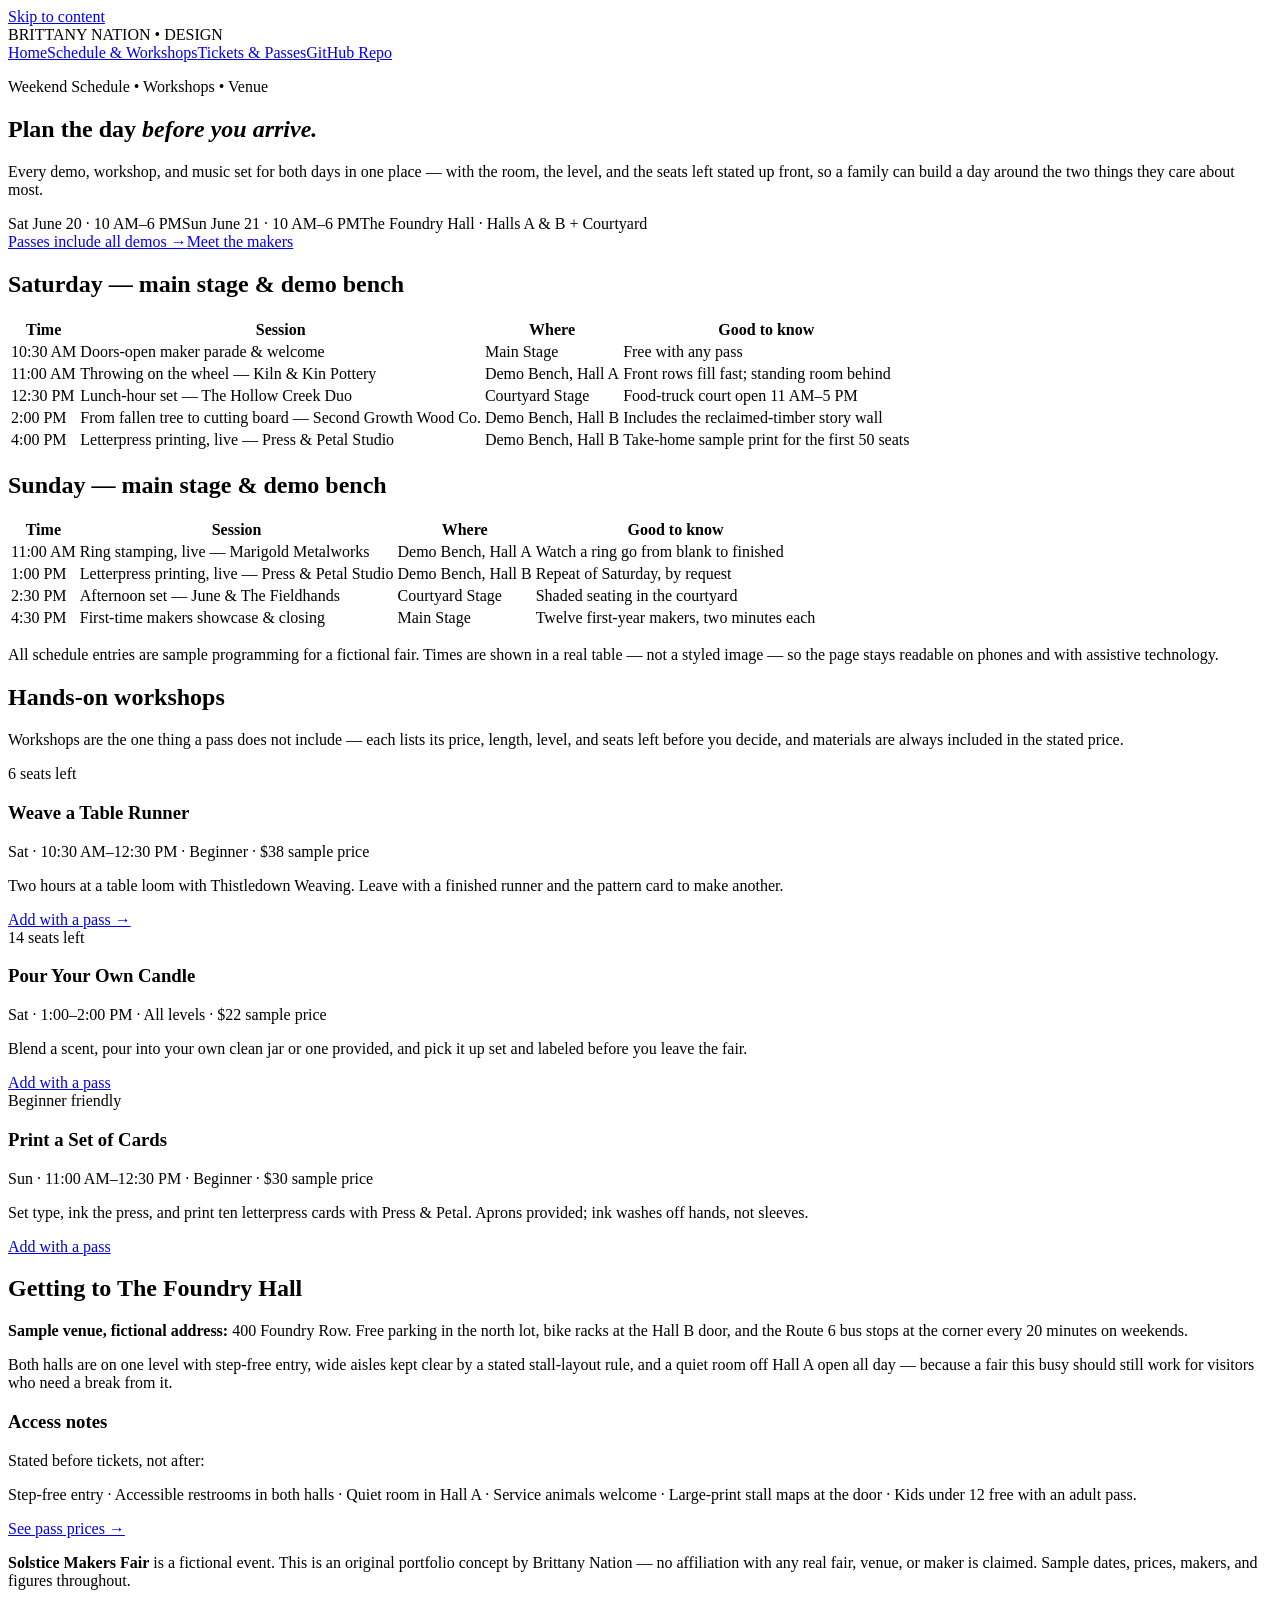
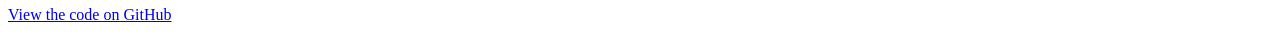
==== schedule.html @ 9ee6b59a "Add schedule.html - Solstice Makers Fair event site UI concept" ====
<!doctype html>
<html lang="en">
<head>
<meta charset="utf-8">
<meta name="viewport" content="width=device-width, initial-scale=1">
<title>Schedule &amp; Workshops — Solstice Makers Fair | Brittany Nation</title>
<meta name="description" content="The Solstice Makers Fair weekend schedule: main-stage demos, hands-on workshops with levels and seats, and venue and accessibility information — part of an original event website UI concept by Brittany Nation.">
<meta property="og:type" content="website">
<meta property="og:title" content="Schedule &amp; Workshops — Solstice Makers Fair | Brittany Nation">
<meta property="og:description" content="Two-day event schedule, workshops, and venue info for a fictional makers fair — berry, raspberry & periwinkle. Original portfolio work by Brittany Nation.">
<meta property="og:url" content="https://brittanynation.github.io/makers-fair-event-site/schedule.html">
<meta property="og:image" content="https://brittanynation.github.io/makers-fair-event-site/og-image.png">
<meta property="og:image:width" content="1200">
<meta property="og:image:height" content="627">
<meta name="twitter:card" content="summary_large_image">
<meta name="twitter:title" content="Schedule &amp; Workshops — Solstice Makers Fair | Brittany Nation">
<meta name="twitter:description" content="Weekend schedule and workshop listings for a fictional makers fair event site concept. Original portfolio work by Brittany Nation.">
<meta name="twitter:image" content="https://brittanynation.github.io/makers-fair-event-site/og-image.png">
<link rel="stylesheet" href="styles.css">
</head>
<body>
<a class="skip" href="#main">Skip to content</a>
<header class="topbar"><div class="wrap"><div class="brand">BRITTANY NATION <span>• DESIGN</span></div><nav class="nav" aria-label="Project"><a href="index.html">Home</a><a href="schedule.html" aria-current="page">Schedule &amp; Workshops</a><a href="tickets.html">Tickets &amp; Passes</a><a href="https://github.com/BrittanyNation/makers-fair-event-site">GitHub Repo</a></nav></div></header>
<main id="main"><div class="wrap">
  <section class="hero">
    <p class="eyebrow">Weekend Schedule • Workshops • Venue</p>
    <h1>Plan the day <em>before you arrive.</em></h1>
    <p class="lede">Every demo, workshop, and music set for both days in one place — with the room, the level, and the seats left stated up front, so a family can build a day around the two things they care about most.</p>
    <div class="fair-meta"><span>Sat June 20 · 10 AM–6 PM</span><span>Sun June 21 · 10 AM–6 PM</span><span class="alt">The Foundry Hall · Halls A &amp; B + Courtyard</span></div>
    <div class="cta-row"><a class="btn btn-rasp" href="tickets.html">Passes include all demos →</a><a class="btn btn-ghost" href="index.html">Meet the makers</a></div>
  </section>

  <section aria-label="Saturday schedule">
    <h2>Saturday — main stage &amp; demo bench</h2>
    <div class="table-scroll"><table>
      <thead><tr><th scope="col">Time</th><th scope="col">Session</th><th scope="col">Where</th><th scope="col">Good to know</th></tr></thead>
      <tbody>
        <tr><td>10:30 AM</td><td>Doors-open maker parade &amp; welcome</td><td>Main Stage</td><td>Free with any pass</td></tr>
        <tr><td>11:00 AM</td><td>Throwing on the wheel — Kiln &amp; Kin Pottery</td><td>Demo Bench, Hall A</td><td>Front rows fill fast; standing room behind</td></tr>
        <tr><td>12:30 PM</td><td>Lunch-hour set — The Hollow Creek Duo</td><td>Courtyard Stage</td><td>Food-truck court open 11 AM–5 PM</td></tr>
        <tr><td>2:00 PM</td><td>From fallen tree to cutting board — Second Growth Wood Co.</td><td>Demo Bench, Hall B</td><td>Includes the reclaimed-timber story wall</td></tr>
        <tr><td>4:00 PM</td><td>Letterpress printing, live — Press &amp; Petal Studio</td><td>Demo Bench, Hall B</td><td>Take-home sample print for the first 50 seats</td></tr>
      </tbody>
    </table></div>
  </section>

  <section aria-label="Sunday schedule">
    <h2>Sunday — main stage &amp; demo bench</h2>
    <div class="table-scroll"><table>
      <thead><tr><th scope="col">Time</th><th scope="col">Session</th><th scope="col">Where</th><th scope="col">Good to know</th></tr></thead>
      <tbody>
        <tr><td>11:00 AM</td><td>Ring stamping, live — Marigold Metalworks</td><td>Demo Bench, Hall A</td><td>Watch a ring go from blank to finished</td></tr>
        <tr><td>1:00 PM</td><td>Letterpress printing, live — Press &amp; Petal Studio</td><td>Demo Bench, Hall B</td><td>Repeat of Saturday, by request</td></tr>
        <tr><td>2:30 PM</td><td>Afternoon set — June &amp; The Fieldhands</td><td>Courtyard Stage</td><td>Shaded seating in the courtyard</td></tr>
        <tr><td>4:30 PM</td><td>First-time makers showcase &amp; closing</td><td>Main Stage</td><td>Twelve first-year makers, two minutes each</td></tr>
      </tbody>
    </table></div>
    <p class="hint">All schedule entries are sample programming for a fictional fair. Times are shown in a real table — not a styled image — so the page stays readable on phones and with assistive technology.</p>
  </section>

  <section aria-label="Workshops">
    <h2>Hands-on workshops</h2>
    <p class="hint">Workshops are the one thing a pass does not include — each lists its price, length, level, and seats left before you decide, and materials are always included in the stated price.</p>
    <div class="grid3">
      <article class="card"><div class="card-body"><span class="badge badge-pop">6 seats left</span><h3>Weave a Table Runner</h3><p class="meta">Sat · 10:30 AM–12:30 PM · Beginner · $38 sample price</p><p>Two hours at a table loom with Thistledown Weaving. Leave with a finished runner and the pattern card to make another.</p><a class="btn btn-primary" href="tickets.html">Add with a pass →</a></div></article>
      <article class="card"><div class="card-body"><span class="badge">14 seats left</span><h3>Pour Your Own Candle</h3><p class="meta">Sat · 1:00–2:00 PM · All levels · $22 sample price</p><p>Blend a scent, pour into your own clean jar or one provided, and pick it up set and labeled before you leave the fair.</p><a class="btn btn-ghost" href="tickets.html">Add with a pass</a></div></article>
      <article class="card"><div class="card-body"><span class="badge badge-peri">Beginner friendly</span><h3>Print a Set of Cards</h3><p class="meta">Sun · 11:00 AM–12:30 PM · Beginner · $30 sample price</p><p>Set type, ink the press, and print ten letterpress cards with Press &amp; Petal. Aprons provided; ink washes off hands, not sleeves.</p><a class="btn btn-ghost" href="tickets.html">Add with a pass</a></div></article>
    </div>
  </section>

  <section aria-label="Venue and access">
    <div class="layout">
      <div class="panel">
        <h2>Getting to The Foundry Hall</h2>
        <p><strong>Sample venue, fictional address:</strong> 400 Foundry Row. Free parking in the north lot, bike racks at the Hall B door, and the Route 6 bus stops at the corner every 20 minutes on weekends.</p>
        <p>Both halls are on one level with step-free entry, wide aisles kept clear by a stated stall-layout rule, and a quiet room off Hall A open all day — because a fair this busy should still work for visitors who need a break from it.</p>
      </div>
      <aside class="panel">
        <h3>Access notes</h3>
        <p class="meta">Stated before tickets, not after:</p>
        <p>Step-free entry · Accessible restrooms in both halls · Quiet room in Hall A · Service animals welcome · Large-print stall maps at the door · Kids under 12 free with an adult pass.</p>
        <a class="btn btn-rasp" href="tickets.html">See pass prices →</a>
      </aside>
    </div>
  </section>
</div></main>
<footer><div class="wrap"><p><strong>Solstice Makers Fair</strong> is a fictional event. This is an original portfolio concept by Brittany Nation — no affiliation with any real fair, venue, or maker is claimed. Sample dates, prices, makers, and figures throughout.</p><p><a href="https://github.com/BrittanyNation/makers-fair-event-site">View the code on GitHub</a></p></div></footer>
</body>
</html>
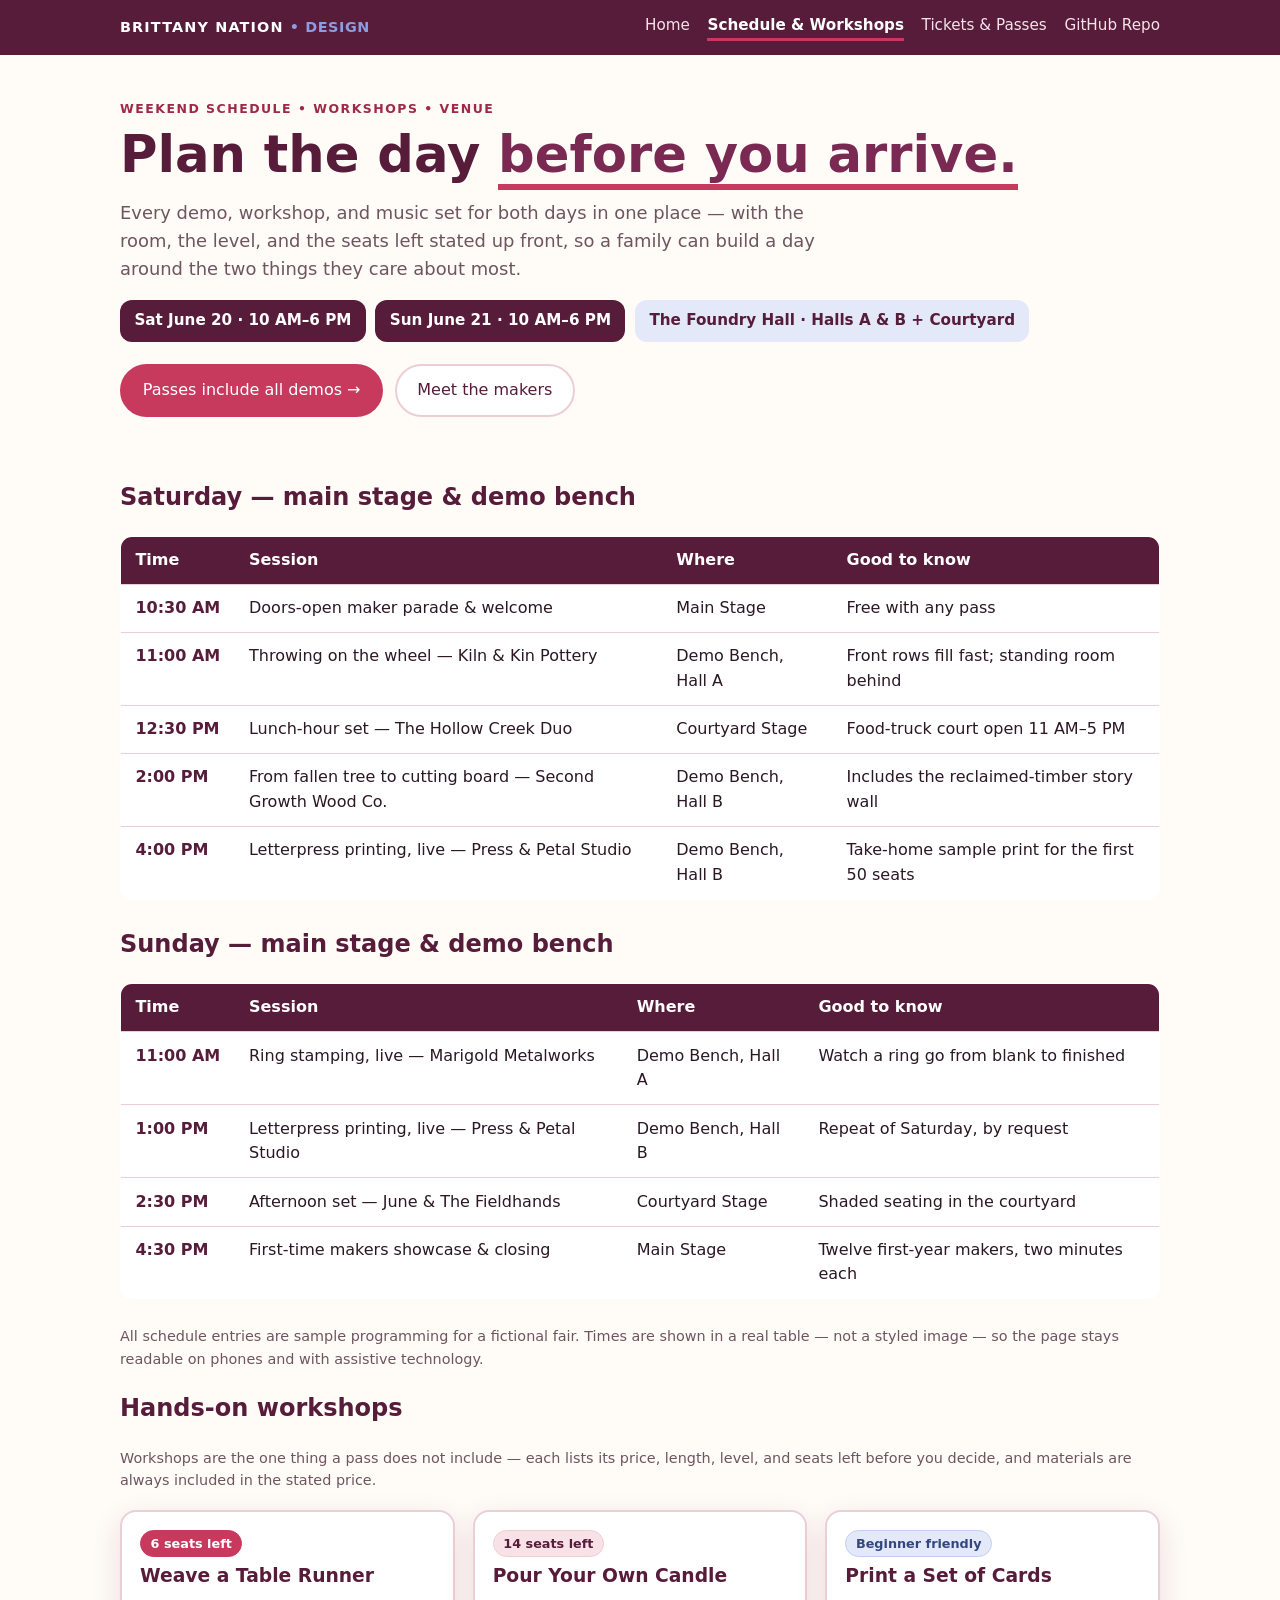
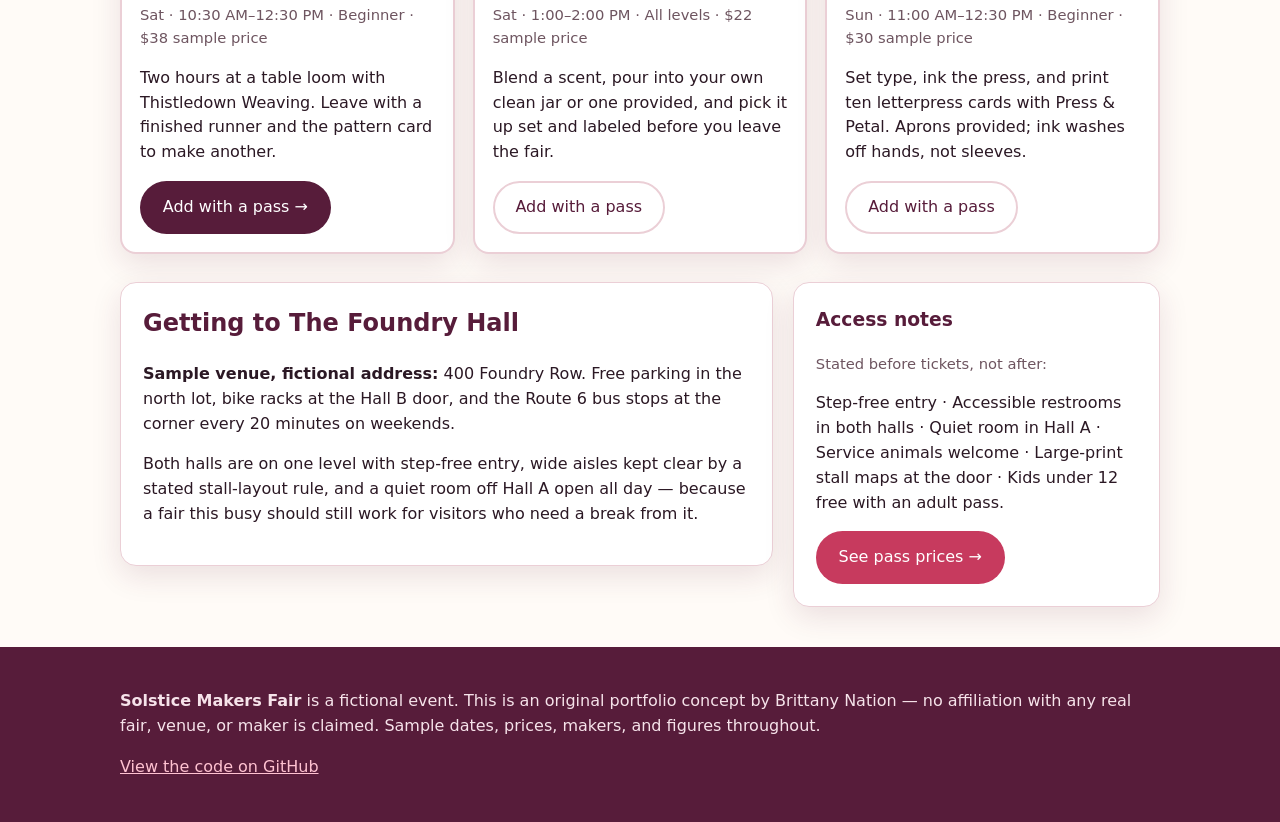
==== commit 17dd952f: "Make site fully functional: working client-side JavaScript" ====
--- a/schedule.html
+++ b/schedule.html
@@ -62,9 +62,9 @@
     <h2>Hands-on workshops</h2>
     <p class="hint">Workshops are the one thing a pass does not include — each lists its price, length, level, and seats left before you decide, and materials are always included in the stated price.</p>
     <div class="grid3">
-      <article class="card"><div class="card-body"><span class="badge badge-pop">6 seats left</span><h3>Weave a Table Runner</h3><p class="meta">Sat · 10:30 AM–12:30 PM · Beginner · $38 sample price</p><p>Two hours at a table loom with Thistledown Weaving. Leave with a finished runner and the pattern card to make another.</p><a class="btn btn-primary" href="tickets.html">Add with a pass →</a></div></article>
-      <article class="card"><div class="card-body"><span class="badge">14 seats left</span><h3>Pour Your Own Candle</h3><p class="meta">Sat · 1:00–2:00 PM · All levels · $22 sample price</p><p>Blend a scent, pour into your own clean jar or one provided, and pick it up set and labeled before you leave the fair.</p><a class="btn btn-ghost" href="tickets.html">Add with a pass</a></div></article>
-      <article class="card"><div class="card-body"><span class="badge badge-peri">Beginner friendly</span><h3>Print a Set of Cards</h3><p class="meta">Sun · 11:00 AM–12:30 PM · Beginner · $30 sample price</p><p>Set type, ink the press, and print ten letterpress cards with Press &amp; Petal. Aprons provided; ink washes off hands, not sleeves.</p><a class="btn btn-ghost" href="tickets.html">Add with a pass</a></div></article>
+      <article class="card"><div class="card-body"><span class="badge badge-pop">6 seats left</span><h3>Weave a Table Runner</h3><p class="meta">Sat · 10:30 AM–12:30 PM · Beginner · $38 sample price</p><p>Two hours at a table loom with Thistledown Weaving. Leave with a finished runner and the pattern card to make another.</p><a class="btn btn-primary" href="tickets.html" data-workshop-link="w1">Add with a pass →</a></div></article>
+      <article class="card"><div class="card-body"><span class="badge">14 seats left</span><h3>Pour Your Own Candle</h3><p class="meta">Sat · 1:00–2:00 PM · All levels · $22 sample price</p><p>Blend a scent, pour into your own clean jar or one provided, and pick it up set and labeled before you leave the fair.</p><a class="btn btn-ghost" href="tickets.html" data-workshop-link="w2">Add with a pass</a></div></article>
+      <article class="card"><div class="card-body"><span class="badge badge-peri">Beginner friendly</span><h3>Print a Set of Cards</h3><p class="meta">Sun · 11:00 AM–12:30 PM · Beginner · $30 sample price</p><p>Set type, ink the press, and print ten letterpress cards with Press &amp; Petal. Aprons provided; ink washes off hands, not sleeves.</p><a class="btn btn-ghost" href="tickets.html" data-workshop-link="w3">Add with a pass</a></div></article>
     </div>
   </section>
 
@@ -85,5 +85,6 @@
   </section>
 </div></main>
 <footer><div class="wrap"><p><strong>Solstice Makers Fair</strong> is a fictional event. This is an original portfolio concept by Brittany Nation — no affiliation with any real fair, venue, or maker is claimed. Sample dates, prices, makers, and figures throughout.</p><p><a href="https://github.com/BrittanyNation/makers-fair-event-site">View the code on GitHub</a></p></div></footer>
+<script src="tickets.js"></script>
 </body>
 </html>
--- a/styles.css
+++ b/styles.css
@@ -0,0 +1,98 @@
+:root{
+  --berry:#571C3A; --berry2:#7A2A52; --raspberry:#C73A5E; --raspberry-dark:#9E2A47;
+  --blush:#F9E2E7; --blush-light:#FDF0F3; --periwinkle:#8A9DE0; --periwinkle-dark:#4A63B8; --peri-light:#E4E9FA;
+  --paper:#FFFBF7; --white:#fff; --ink:#2B1824; --muted:#6E5560;
+  --line:#EBCFD6; --radius:16px; --shadow:0 10px 30px rgba(87,28,58,.12);
+}
+*{box-sizing:border-box}
+body{margin:0;font-family:system-ui,-apple-system,Segoe UI,Roboto,Helvetica,Arial,sans-serif;background:var(--paper);color:var(--ink);line-height:1.55}
+a{color:var(--berry2)}
+.skip{position:absolute;left:-999px;top:0;background:var(--berry);color:#fff;padding:.6rem 1rem;z-index:10}
+.skip:focus{left:1rem;top:1rem}
+.wrap{max-width:1080px;margin:0 auto;padding:0 20px}
+.topbar{background:var(--berry);color:#fff}
+.topbar .wrap{display:flex;justify-content:space-between;align-items:center;padding:14px 20px;gap:1rem;flex-wrap:wrap}
+.brand{font-weight:800;letter-spacing:.08em;font-size:.9rem}
+.brand span{color:var(--periwinkle);font-weight:600;letter-spacing:.04em}
+.nav{display:flex;gap:1.1rem;flex-wrap:wrap}
+.nav a{color:#F6E3EA;text-decoration:none;font-size:.95rem}
+.nav a[aria-current]{color:#fff;font-weight:700;border-bottom:3px solid var(--raspberry)}
+.hero{padding:44px 0 10px}
+.eyebrow{color:var(--raspberry-dark);font-weight:800;letter-spacing:.12em;text-transform:uppercase;font-size:.78rem;margin:0 0 .6rem}
+h1{font-size:clamp(2rem,5vw,3.2rem);line-height:1.05;margin:.2rem 0 1rem;color:var(--berry)}
+h1 em{color:var(--berry2);font-style:normal;border-bottom:6px solid var(--raspberry)}
+h2{color:var(--berry)}
+.lede{font-size:1.12rem;color:var(--muted);max-width:720px}
+.pills{display:flex;gap:.5rem;flex-wrap:wrap;margin:1.2rem 0}
+.pill{background:#fff;border:1px solid var(--line);border-radius:999px;padding:.35rem .8rem;font-size:.88rem;font-weight:600}
+.btn{display:inline-block;text-decoration:none;border-radius:999px;padding:.75rem 1.3rem;font-weight:800;border:2px solid transparent;cursor:pointer;font:inherit;font-size:1rem}
+.btn-primary{background:var(--berry);color:#fff}
+.btn-primary:hover{background:var(--berry2)}
+.btn-rasp{background:var(--raspberry);color:#fff}
+.btn-rasp:hover{background:var(--raspberry-dark)}
+.btn-ghost{background:#fff;color:var(--berry);border-color:var(--line)}
+.cta-row{display:flex;gap:.7rem;flex-wrap:wrap;margin:1rem 0 2rem}
+.fair-meta{display:flex;gap:.6rem;flex-wrap:wrap;margin:0 0 1.4rem}
+.fair-meta span{background:var(--berry);color:#fff;border-radius:12px;padding:.55rem .9rem;font-weight:700;font-size:.95rem}
+.fair-meta span.alt{background:var(--peri-light);color:var(--berry)}
+.stats{display:grid;grid-template-columns:repeat(4,1fr);gap:16px;margin:22px 0 8px}
+@media(max-width:860px){.stats{grid-template-columns:repeat(2,1fr)}}
+@media(max-width:480px){.stats{grid-template-columns:1fr}}
+.stat{background:var(--berry);color:#fff;border-radius:var(--radius);padding:20px}
+.stat strong{display:block;font-size:1.9rem;line-height:1;color:#FFC2D1}
+.stat span{display:block;margin-top:.45rem;font-size:.92rem;color:#F6E3EA}
+.grid3{display:grid;grid-template-columns:repeat(3,1fr);gap:18px;margin:18px 0 28px}
+@media(max-width:860px){.grid3{grid-template-columns:1fr}}
+.card{background:#fff;border:2px solid var(--line);border-radius:var(--radius);overflow:hidden;box-shadow:var(--shadow)}
+.card-visual{height:120px;display:flex;align-items:flex-end;padding:16px;color:#fff;font-weight:800;letter-spacing:.06em}
+.v-ceramics{background:linear-gradient(135deg,var(--berry),var(--raspberry))}
+.v-textiles{background:linear-gradient(135deg,var(--raspberry-dark),var(--periwinkle-dark))}
+.v-paper{background:linear-gradient(135deg,var(--berry2),var(--periwinkle))}
+.v-wood{background:linear-gradient(135deg,#7A2A52,#C73A5E)}
+.v-jewelry{background:linear-gradient(135deg,var(--periwinkle-dark),var(--berry))}
+.v-candles{background:linear-gradient(135deg,var(--raspberry),#E87A97)}
+.card-body{padding:18px}
+.card-body h3{margin:.2rem 0 .4rem;color:var(--berry)}
+.meta{color:var(--muted);font-size:.92rem}
+.badge{display:inline-block;background:var(--blush);color:var(--berry);border:1px solid var(--line);border-radius:999px;padding:.18rem .6rem;font-size:.8rem;font-weight:800}
+.badge-peri{background:var(--peri-light);color:#33477F;border-color:#C3CFF2}
+.badge-pop{background:var(--raspberry);color:#fff;border-color:var(--raspberry)}
+.layout{display:grid;grid-template-columns:1.6fr .9fr;gap:20px;align-items:start;margin:18px 0 32px}
+@media(max-width:860px){.layout{grid-template-columns:1fr}}
+.panel{background:#fff;border:1px solid var(--line);border-radius:var(--radius);padding:22px;box-shadow:var(--shadow)}
+.panel h2,.panel h3{color:var(--berry);margin-top:0}
+.panel.selected{border:3px solid var(--raspberry)}
+.field{margin:0 0 16px}
+label{font-weight:700;display:block;margin-bottom:.35rem}
+input,select,textarea{width:100%;padding:.7rem .8rem;border:1.5px solid var(--line);border-radius:10px;font:inherit;background:#fff}
+input:focus,select:focus,textarea:focus{outline:3px solid rgba(199,58,94,.35);border-color:var(--raspberry)}
+.hint{color:var(--muted);font-size:.9rem}
+.row2{display:grid;grid-template-columns:1fr 1fr;gap:14px}
+@media(max-width:560px){.row2{grid-template-columns:1fr}}
+.check{display:flex;gap:.6rem;align-items:flex-start;background:var(--blush-light);border:1px solid var(--line);border-radius:12px;padding:.8rem;margin:0 0 .7rem}
+.check input{width:auto;margin-top:.25rem}
+.check label{font-weight:600;margin:0}
+.notes{display:grid;grid-template-columns:repeat(3,1fr);gap:18px;margin:18px 0 28px}
+@media(max-width:860px){.notes{grid-template-columns:1fr}}
+.note{background:#fff;border:1px solid var(--line);border-radius:var(--radius);padding:20px}
+.note h3{color:var(--berry);margin-top:0}
+.story{background:var(--berry);color:#fff;border-radius:var(--radius);padding:28px;margin:10px 0 30px}
+.story p{font-size:1.25rem;line-height:1.45;margin:0 0 .6rem}
+.story cite{color:#FFC2D1;font-style:normal;font-weight:600}
+.swatch{display:flex;flex-wrap:wrap;gap:10px;margin:12px 0 30px}
+.swatch span{border-radius:12px;padding:14px 16px;font-weight:700;font-size:.9rem;min-width:150px}
+table{width:100%;border-collapse:collapse;background:#fff;border:1px solid var(--line);border-radius:12px;overflow:hidden}
+th{background:var(--berry);color:#fff;text-align:left;padding:.7rem .9rem}
+td{padding:.7rem .9rem;border-top:1px solid var(--line);vertical-align:top}
+tr td:first-child{font-weight:700;white-space:nowrap;color:var(--berry)}
+.table-scroll{overflow-x:auto;margin:14px 0 26px}
+.tier{position:relative}
+.tier .price{font-size:2rem;font-weight:800;color:var(--berry);line-height:1}
+.tier ul{padding-left:1.1rem;margin:.8rem 0 1.1rem}
+.summary-line{display:flex;justify-content:space-between;gap:1rem;padding:.45rem 0;border-bottom:1px dashed var(--line)}
+.summary-line.total{border-bottom:none;font-weight:800;font-size:1.1rem;color:var(--berry)}
+details{background:#fff;border:1px solid var(--line);border-radius:12px;padding:1rem 1.2rem;margin:0 0 .8rem}
+summary{font-weight:800;color:var(--berry);cursor:pointer}
+footer{background:var(--berry);color:#F6E3EA;margin-top:40px}
+footer .wrap{padding:26px 20px}
+footer a{color:#FFC2D1}
